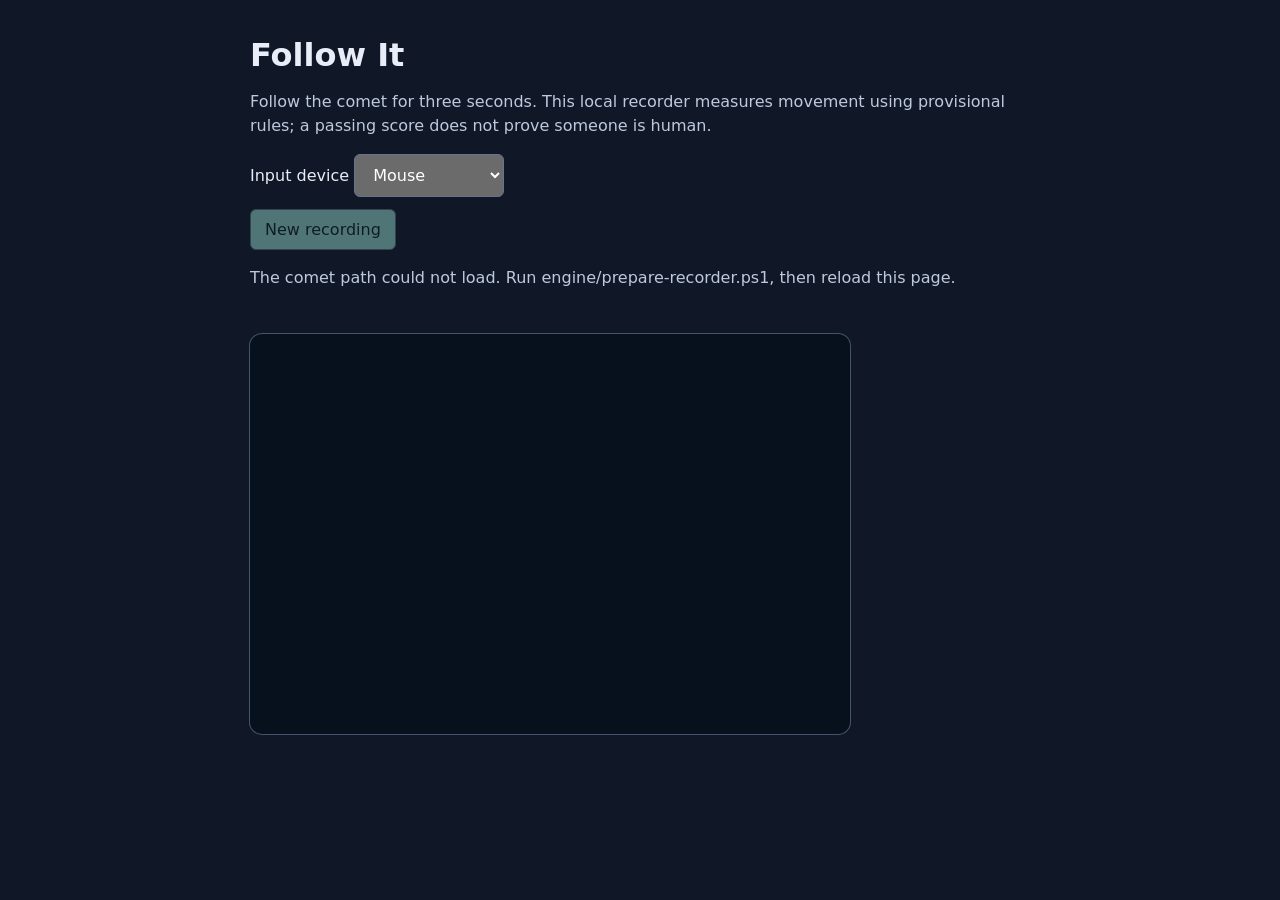
==== engine/static/recorder.html @ ed1ff1ef "Build Phase 1 movement engine and local recorder" ====
<!doctype html>
<html lang="en">
<meta charset="utf-8">
<meta name="viewport" content="width=device-width, initial-scale=1">
<title>Follow It — movement recorder</title>
<style>
  :root { color-scheme: dark; font: 16px system-ui, sans-serif; background: #101827; color: #e8edf7; }
  body { max-width: 780px; margin: 36px auto; padding: 0 18px; }
  h1 { margin-bottom: 8px; } p { line-height: 1.5; color: #bdc9dc; }
  canvas { display: block; width: 100%; max-width: 600px; height: auto; background: #07111d; border-radius: 12px; box-shadow: 0 0 0 1px #44546a; touch-action: none; margin: 20px 0; }
  label { display: block; margin: 12px 0; }
  button, select { padding: 10px 14px; border: 1px solid #65758b; border-radius: 6px; font: inherit; }
  button { background: #9ee7d6; color: #10231f; cursor: pointer; } button:disabled { opacity: .45; cursor: default; }
  #status { min-height: 48px; } table { width: 100%; border-collapse: collapse; }
  th, td { padding: 10px 4px; text-align: left; border-bottom: 1px solid #39465b; }
  #save-state { color: #9ee7d6; } .muted { color: #bdc9dc; font-size: .9rem; }
</style>
<h1>Follow It</h1>
<p>Follow the comet for three seconds. This local recorder measures movement using provisional rules; a passing score does not prove someone is human.</p>
<label>Input device <select id="device"><option value="mouse">Mouse</option><option value="trackpad">Trackpad</option><option value="touch">Touchscreen</option></select></label>
<button id="new" disabled>New recording</button>
<p id="status" role="status" aria-live="polite">Loading the comet path…</p>
<canvas id="trail" width="600" height="400" aria-label="Movement recording area: press on the comet to start, then follow it for three seconds"></canvas>
<section id="results" hidden>
  <h2 id="score"></h2>
  <table><thead><tr><th>Feature</th><th>Value</th><th>Band</th><th>Result</th></tr></thead><tbody id="features"></tbody></table>
  <label><input id="consent" type="checkbox"> I consent to saving this real human movement recording locally for calibration.</label>
  <label><input id="nondominant" type="checkbox"> I used my non-dominant hand.</label>
  <button id="save" disabled>Save recording</button>
  <p id="save-state" role="status"></p>
  <p class="muted">Scoring alone does not save a file. Only genuine human recordings belong in the calibration dataset. A recording cannot be performed using only a keyboard.</p>
</section>
<script type="module">
const el = id => document.getElementById(id);
const canvas = el('trail'), ctx = canvas.getContext('2d');
let makePath, challenge, path, samples = [], started = null, pointerId = null, last = null, active = false, attemptId = null;
let device, pointerType, frame;
async function api(route, body) {
  const response = await fetch(route, {method:'POST', headers:{'Content-Type':'application/json'}, body:JSON.stringify(body)});
  const data = await response.json();
  if (!response.ok) throw new Error(typeof data.detail === 'string' ? data.detail : 'The server rejected this recording.');
  return data;
}
function message(text) { el('status').textContent = text; }
function draw(t=0) {
  ctx.clearRect(0,0,600,400);
  ctx.strokeStyle='#7694b9'; ctx.lineWidth=2; ctx.beginPath();
  samples.forEach(([_,x,y],i) => i ? ctx.lineTo(x,y) : ctx.moveTo(x,y)); ctx.stroke();
  if (!path) return;
  const [x,y] = path(t); ctx.fillStyle='#9ee7d6'; ctx.beginPath(); ctx.arc(x,y,12,0,2*Math.PI); ctx.fill();
}
function position(event) {
  const r=canvas.getBoundingClientRect();
  return [Math.max(0,Math.min(600,(event.clientX-r.left)*600/r.width)), Math.max(0,Math.min(400,(event.clientY-r.top)*400/r.height))];
}
function cancel(reason) {
  active=false; challenge=null; cancelAnimationFrame(frame); el('new').disabled=false; el('device').disabled=false; message(reason);
}
async function finish() {
  active=false; samples.push([3000,...last]); const challengeId=challenge.challenge_id; challenge=null;
  message('Scoring your movement…');
  try {
    const data=await api('/dev/attempts',{challenge_id:challengeId,samples,device,pointer_type:pointerType});
    attemptId=data.attempt_id; const result=data.result;
    el('score').textContent=`${result.pass ? 'Pass' : 'Below threshold'} · ${Math.round(result.score*100)}%`;
    el('features').replaceChildren();
    for(const [name,f] of Object.entries(result.features)) {
      const tr=document.createElement('tr');
      for(const value of [name, f.value.toFixed(3), f.band.join(' – '), f.enabled ? (f.ok ? 'Inside band' : 'Outside band') : 'Not scored']) {
        const td=document.createElement('td'); td.textContent=value; tr.append(td);
      }
      el('features').append(tr);
    }
    el('results').hidden=false; message('Recording complete. Review your score, then optionally consent and save.');
  } catch(error) { message(error.message); }
  challenge=null; el('new').disabled=false; el('device').disabled=false;
}
function tick() {
  if(!active) return;
  const t=Math.min(3000,performance.now()-started); draw(t);
  if(t>=3000) { finish(); return; }
  frame=requestAnimationFrame(tick);
}
el('new').onclick=async () => {
  el('new').disabled=true; el('results').hidden=true; el('consent').checked=false;
  el('nondominant').checked=false; el('save').disabled=true; el('save-state').textContent=''; attemptId=null; samples=[];
  try { challenge=await api('/dev/challenges',{}); path=makePath(challenge.seed); draw(); message('Press on the comet to start. Follow it for three seconds; keep your finger down on touchscreens.'); }
  catch(error) { message(error.message); el('new').disabled=false; }
};
canvas.onpointerdown=event => {
  if(!challenge || active || event.isPrimary===false) return;
  last=position(event); const target=path(0);
  if(Math.hypot(last[0]-target[0],last[1]-target[1])>35) { message('Press on the green comet to begin.'); return; }
  event.preventDefault(); pointerId=event.pointerId; canvas.setPointerCapture(pointerId);
  pointerType=event.pointerType || 'mouse';
  device=pointerType==='touch' ? 'touch' : el('device').value; el('device').value=device; el('device').disabled=true;
  started=performance.now(); samples=[[0,...last]]; active=true; message('Follow the comet…'); tick();
};
canvas.onpointermove=event => {
  if(!active || event.pointerId!==pointerId) return;
  const events=event.getCoalescedEvents?.() || [];
  for(const sample of events.length ? events : [event]) {
    const t=Math.max(0,Math.min(3000,sample.timeStamp-started));
    if(t < samples[samples.length-1][0]) continue;
    last=position(sample); samples.push([t,...last]);
  }
};
canvas.onpointerup=event => { if(active && event.pointerId===pointerId && pointerType!=='mouse') cancel('Contact ended early. Choose New recording and keep contact for three seconds.'); };
canvas.onpointercancel=() => { if(active) cancel('Recording interrupted. Choose New recording to retry.'); };
document.onvisibilitychange=() => { if(document.hidden && active) cancel('Recording interrupted because the page was hidden. Please retry.'); };
el('consent').onchange=() => { el('save').disabled=!el('consent').checked || !attemptId; };
el('save').onclick=async () => {
  el('save').disabled=true;
  try {
    const data=await api('/dev/recordings',{attempt_id:attemptId,consent:el('consent').checked,nondominant_hand:el('nondominant').checked});
    el('save-state').textContent=`Saved locally: ${data.filename}`; attemptId=null;
  } catch(error) { el('save-state').textContent=error.message; el('save').disabled=!el('consent').checked; }
};
try { ({makePath}=await import('/dev/path.js')); el('new').disabled=false; message('Choose your input device, then select New recording.'); }
catch { message('The comet path could not load. Run engine/prepare-recorder.ps1, then reload this page.'); }
</script>
</html>
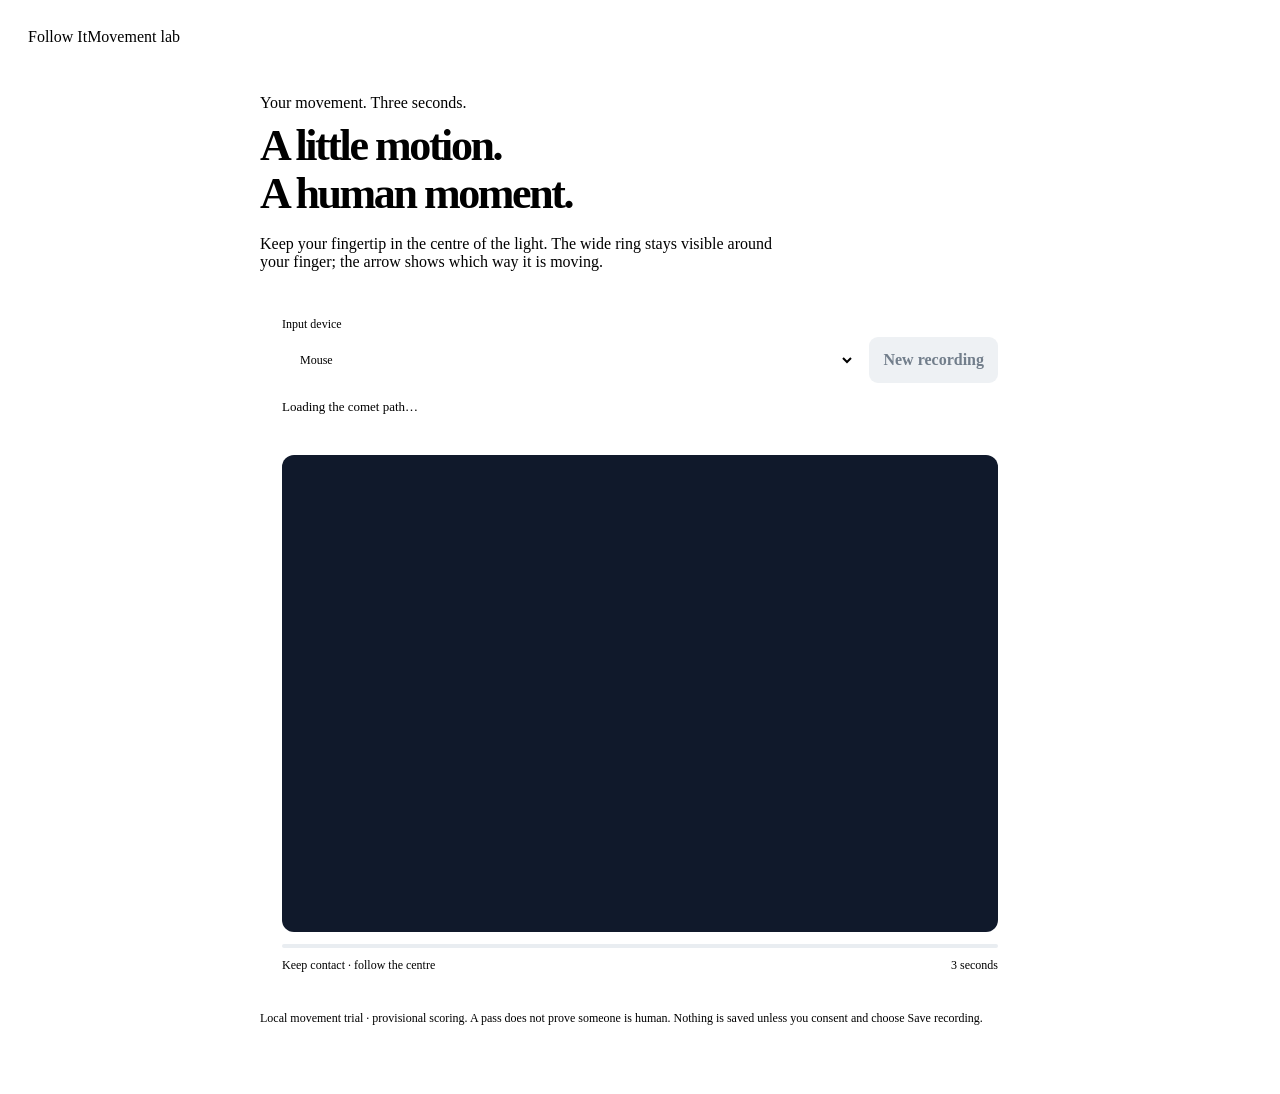
==== commit a4d89ba4: "Make comet visible around a fingertip and refresh recorder UI" ====
--- a/engine/static/recorder.html
+++ b/engine/static/recorder.html
@@ -3,36 +3,67 @@
 <meta charset="utf-8">
 <meta name="viewport" content="width=device-width, initial-scale=1">
 <title>Follow It — movement recorder</title>
+<link rel="stylesheet" href="/dev/design-system.css">
 <style>
-  :root { color-scheme: dark; font: 16px system-ui, sans-serif; background: #101827; color: #e8edf7; }
-  body { max-width: 780px; margin: 36px auto; padding: 0 18px; }
-  h1 { margin-bottom: 8px; } p { line-height: 1.5; color: #bdc9dc; }
-  canvas { display: block; width: 100%; max-width: 600px; height: auto; background: #07111d; border-radius: 12px; box-shadow: 0 0 0 1px #44546a; touch-action: none; margin: 20px 0; }
-  label { display: block; margin: 12px 0; }
-  button, select { padding: 10px 14px; border: 1px solid #65758b; border-radius: 6px; font: inherit; }
-  button { background: #9ee7d6; color: #10231f; cursor: pointer; } button:disabled { opacity: .45; cursor: default; }
-  #status { min-height: 48px; } table { width: 100%; border-collapse: collapse; }
-  th, td { padding: 10px 4px; text-align: left; border-bottom: 1px solid #39465b; }
-  #save-state { color: #9ee7d6; } .muted { color: #bdc9dc; font-size: .9rem; }
+  main { max-width: 760px; margin: auto; padding: 28px 20px 48px; }
+  .site-header { max-width: 760px; padding: 20px; justify-content: space-between; }
+  h1 { font-size: clamp(32px,6vw,44px); letter-spacing: -.055em; line-height: 1.1; margin: 10px 0 12px; }
+  .intro { color: var(--muted); max-width: 540px; }
+  .recorder { margin-top: 24px; border: 1px solid var(--line); border-radius: 20px; padding: 22px; background: var(--panel); box-shadow: var(--shadow); }
+  .controls { display: flex; gap: 14px; align-items: end; justify-content: space-between; }
+  .controls label { margin: 0; color: var(--muted); font-size: 12px; flex: 1; }
+  select { display: block; width: 100%; margin-top: 5px; background: white; color: var(--fg); }
+  button, select { min-height: 46px; padding: 10px 14px; border: 1px solid var(--line); border-radius: 9px; font: inherit; }
+  button { background: var(--accent); color: white; font-weight: 650; cursor: pointer; }
+  button:disabled { background: #eef1f4; color: #727e8b; cursor: default; }
+  #status { min-height: 44px; margin: 16px 0 12px; font-size: 13px; color: var(--muted); }
+  canvas { display: block; width: 100%; height: auto; background: #10192b; border: 0; padding: 0; border-radius: 12px; touch-action: none; user-select: none; -webkit-user-select: none; -webkit-touch-callout: none; }
+  .progress { height: 4px; border-radius: 8px; background: #e9edf1; overflow: hidden; margin-top: 12px; }
+  #progress { height: 100%; width: 0; background: var(--accent); }
+  .guide { display: flex; justify-content: space-between; gap: 12px; margin-top: 10px; font-size: 12px; color: var(--muted); }
+  #results { margin-top: 24px; border-top: 1px solid var(--line); padding-top: 20px; }
+  h2 { font-size: 24px; letter-spacing: -.035em; }
+  .table-wrap { overflow-x: auto; margin: 12px 0 20px; }
+  table { width: 100%; border-collapse: collapse; font-size: 12px; }
+  th, td { padding: 10px 6px; text-align: left; border-bottom: 1px solid var(--line); }
+  #results label { display: flex; gap: 10px; align-items: start; margin: 14px 0; font-size: 13px; }
+  input[type=checkbox] { width: 20px; height: 20px; flex: none; accent-color: var(--accent); }
+  #save-state { color: var(--ok); overflow-wrap: anywhere; margin: 12px 0; }
+  .muted { font-size: 12px; margin-top: 16px; }
+  @media(max-width:480px) { main { padding: 20px 12px 32px; } .recorder { padding: 14px; margin-top: 20px; } .controls { gap: 10px; } }
 </style>
-<h1>Follow It</h1>
-<p>Follow the comet for three seconds. This local recorder measures movement using provisional rules; a passing score does not prove someone is human.</p>
-<label>Input device <select id="device"><option value="mouse">Mouse</option><option value="trackpad">Trackpad</option><option value="touch">Touchscreen</option></select></label>
+<header class="site-header"><span class="brand"><span class="brand-mark" aria-hidden="true"></span>Follow It</span><span class="eyebrow">Movement lab</span></header>
+<main>
+<span class="eyebrow">Your movement. Three seconds.</span>
+<h1>A little motion.<br>A human moment.</h1>
+<p class="intro">Keep your fingertip in the centre of the light. The wide ring stays visible around your finger; the arrow shows which way it is moving.</p>
+<div class="recorder">
+<div class="controls"><label>Input device <select id="device"><option value="mouse">Mouse</option><option value="trackpad">Trackpad</option><option value="touch">Touchscreen</option></select></label>
 <button id="new" disabled>New recording</button>
+</div>
 <p id="status" role="status" aria-live="polite">Loading the comet path…</p>
 <canvas id="trail" width="600" height="400" aria-label="Movement recording area: press on the comet to start, then follow it for three seconds"></canvas>
+<div class="progress" aria-hidden="true"><div id="progress"></div></div>
+<div class="guide"><span>Keep contact · follow the centre</span><span>3 seconds</span></div>
 <section id="results" hidden>
   <h2 id="score"></h2>
-  <table><thead><tr><th>Feature</th><th>Value</th><th>Band</th><th>Result</th></tr></thead><tbody id="features"></tbody></table>
+  <div class="table-wrap"><table><thead><tr><th>Feature</th><th>Value</th><th>Band</th><th>Result</th></tr></thead><tbody id="features"></tbody></table></div>
   <label><input id="consent" type="checkbox"> I consent to saving this real human movement recording locally for calibration.</label>
   <label><input id="nondominant" type="checkbox"> I used my non-dominant hand.</label>
   <button id="save" disabled>Save recording</button>
   <p id="save-state" role="status"></p>
   <p class="muted">Scoring alone does not save a file. Only genuine human recordings belong in the calibration dataset. A recording cannot be performed using only a keyboard.</p>
 </section>
+</div>
+<p class="muted">Local movement trial · provisional scoring. A pass does not prove someone is human. Nothing is saved unless you consent and choose Save recording.</p>
+</main>
 <script type="module">
+import { drawTarget } from '/dev/comet-target.js';
 const el = id => document.getElementById(id);
 const canvas = el('trail'), ctx = canvas.getContext('2d');
+const dpr = Math.min(window.devicePixelRatio || 1, 3);
+canvas.width = 600 * dpr; canvas.height = 400 * dpr;
+ctx.setTransform(dpr,0,0,dpr,0,0);
 let makePath, challenge, path, samples = [], started = null, pointerId = null, last = null, active = false, attemptId = null;
 let device, pointerType, frame;
 async function api(route, body) {
@@ -43,11 +74,14 @@
 }
 function message(text) { el('status').textContent = text; }
 function draw(t=0) {
-  ctx.clearRect(0,0,600,400);
-  ctx.strokeStyle='#7694b9'; ctx.lineWidth=2; ctx.beginPath();
+  ctx.fillStyle='#10192b'; ctx.fillRect(0,0,600,400);
+  ctx.fillStyle='#ffffff16';
+  for(let x=20;x<600;x+=40) for(let y=20;y<400;y+=40) { ctx.beginPath(); ctx.arc(x,y,1,0,Math.PI*2); ctx.fill(); }
+  ctx.strokeStyle='#8ba4c080'; ctx.lineWidth=2; ctx.beginPath();
   samples.forEach(([_,x,y],i) => i ? ctx.lineTo(x,y) : ctx.moveTo(x,y)); ctx.stroke();
   if (!path) return;
-  const [x,y] = path(t); ctx.fillStyle='#9ee7d6'; ctx.beginPath(); ctx.arc(x,y,12,0,2*Math.PI); ctx.fill();
+  drawTarget(ctx, path(t), t > 0 ? path(Math.max(0,t-16)) : null, canvas.getBoundingClientRect().width);
+  el('progress').style.width=`${t/30}%`;
 }
 function position(event) {
   const r=canvas.getBoundingClientRect();
@@ -84,13 +118,13 @@
 el('new').onclick=async () => {
   el('new').disabled=true; el('results').hidden=true; el('consent').checked=false;
   el('nondominant').checked=false; el('save').disabled=true; el('save-state').textContent=''; attemptId=null; samples=[];
-  try { challenge=await api('/dev/challenges',{}); path=makePath(challenge.seed); draw(); message('Press on the comet to start. Follow it for three seconds; keep your finger down on touchscreens.'); }
+  try { challenge=await api('/dev/challenges',{}); path=makePath(challenge.seed,challenge.path_version||'v1'); draw(); message('Press on the comet to start. Follow it for three seconds; keep your finger down on touchscreens.'); }
   catch(error) { message(error.message); el('new').disabled=false; }
 };
 canvas.onpointerdown=event => {
   if(!challenge || active || event.isPrimary===false) return;
   last=position(event); const target=path(0);
-  if(Math.hypot(last[0]-target[0],last[1]-target[1])>35) { message('Press on the green comet to begin.'); return; }
+  if(Math.hypot(last[0]-target[0],last[1]-target[1])>35) { message('Press the bright centre of the ring to begin.'); return; }
   event.preventDefault(); pointerId=event.pointerId; canvas.setPointerCapture(pointerId);
   pointerType=event.pointerType || 'mouse';
   device=pointerType==='touch' ? 'touch' : el('device').value; el('device').value=device; el('device').disabled=true;
@@ -116,6 +150,9 @@
     el('save-state').textContent=`Saved locally: ${data.filename}`; attemptId=null;
   } catch(error) { el('save-state').textContent=error.message; el('save').disabled=!el('consent').checked; }
 };
+if (navigator.maxTouchPoints > 0 && matchMedia('(pointer: coarse)').matches) el('device').value='touch';
+draw();
+window.addEventListener('resize', () => { if(!active) draw(); });
 try { ({makePath}=await import('/dev/path.js')); el('new').disabled=false; message('Choose your input device, then select New recording.'); }
 catch { message('The comet path could not load. Run engine/prepare-recorder.ps1, then reload this page.'); }
 </script>
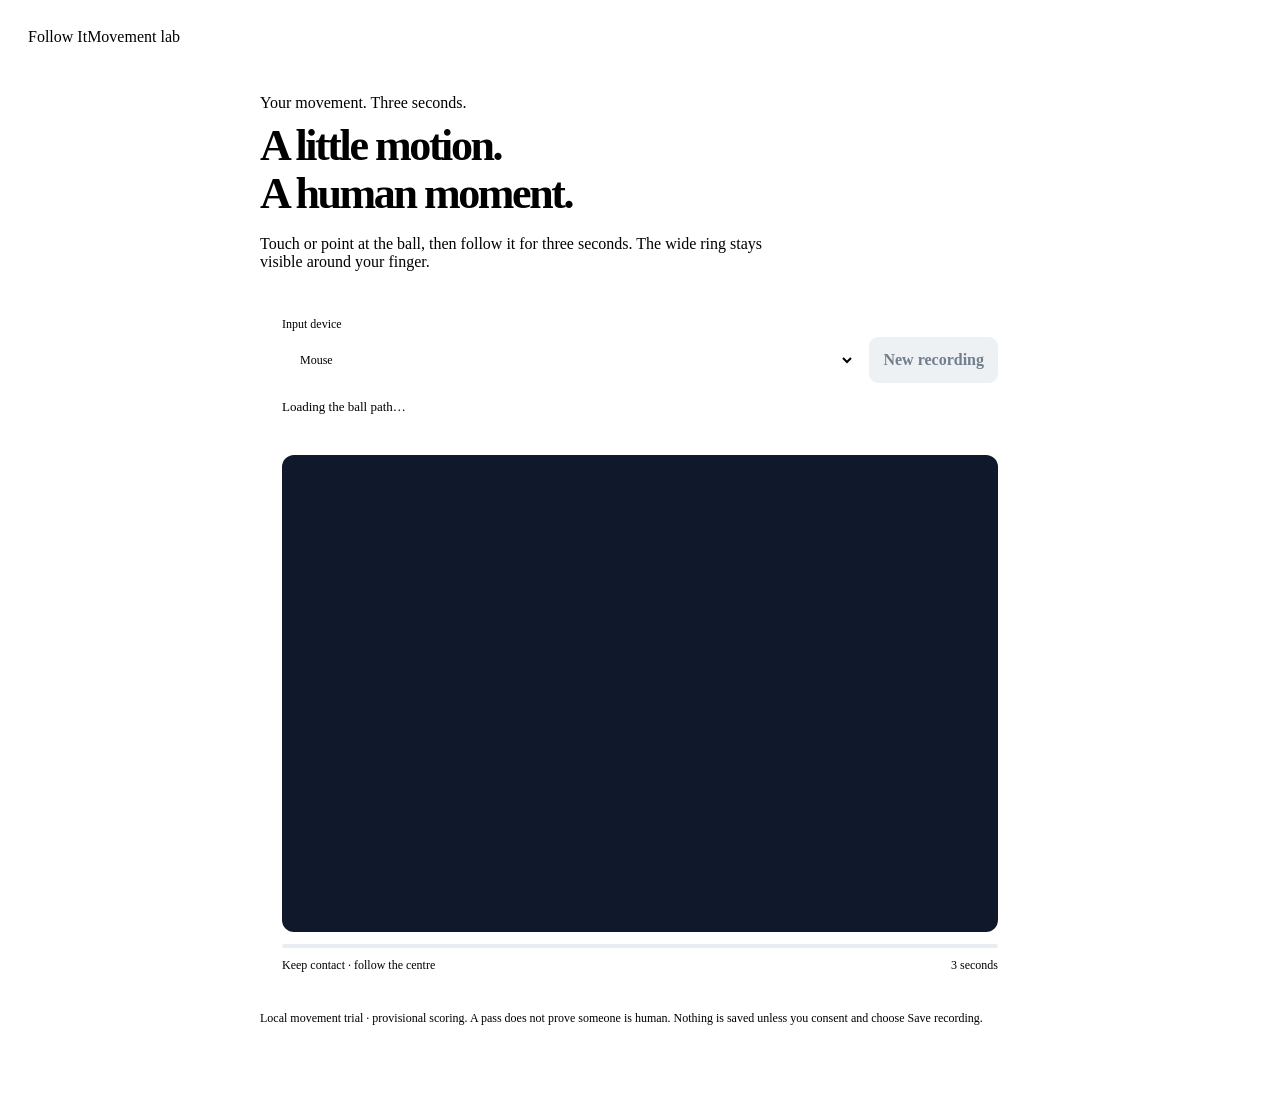
==== commit 52296c91: "Add plain-ring checkout and consented shadow-model research collection" ====
--- a/engine/static/recorder.html
+++ b/engine/static/recorder.html
@@ -36,13 +36,13 @@
 <main>
 <span class="eyebrow">Your movement. Three seconds.</span>
 <h1>A little motion.<br>A human moment.</h1>
-<p class="intro">Keep your fingertip in the centre of the light. The wide ring stays visible around your finger; the arrow shows which way it is moving.</p>
+<p class="intro">Touch or point at the ball, then follow it for three seconds. The wide ring stays visible around your finger.</p>
 <div class="recorder">
 <div class="controls"><label>Input device <select id="device"><option value="mouse">Mouse</option><option value="trackpad">Trackpad</option><option value="touch">Touchscreen</option></select></label>
 <button id="new" disabled>New recording</button>
 </div>
-<p id="status" role="status" aria-live="polite">Loading the comet path…</p>
-<canvas id="trail" width="600" height="400" aria-label="Movement recording area: press on the comet to start, then follow it for three seconds"></canvas>
+<p id="status" role="status" aria-live="polite">Loading the ball path…</p>
+<canvas id="trail" width="600" height="400" aria-label="Touch or point at the ball, then follow it for three seconds"></canvas>
 <div class="progress" aria-hidden="true"><div id="progress"></div></div>
 <div class="guide"><span>Keep contact · follow the centre</span><span>3 seconds</span></div>
 <section id="results" hidden>
@@ -58,7 +58,7 @@
 <p class="muted">Local movement trial · provisional scoring. A pass does not prove someone is human. Nothing is saved unless you consent and choose Save recording.</p>
 </main>
 <script type="module">
-import { drawTarget } from '/dev/comet-target.js';
+import { drawTarget, targetGeometry, PRESENTATION_VERSION } from '/dev/comet-target.js?v=plain_ring_v1';
 const el = id => document.getElementById(id);
 const canvas = el('trail'), ctx = canvas.getContext('2d');
 const dpr = Math.min(window.devicePixelRatio || 1, 3);
@@ -77,10 +77,8 @@
   ctx.fillStyle='#10192b'; ctx.fillRect(0,0,600,400);
   ctx.fillStyle='#ffffff16';
   for(let x=20;x<600;x+=40) for(let y=20;y<400;y+=40) { ctx.beginPath(); ctx.arc(x,y,1,0,Math.PI*2); ctx.fill(); }
-  ctx.strokeStyle='#8ba4c080'; ctx.lineWidth=2; ctx.beginPath();
-  samples.forEach(([_,x,y],i) => i ? ctx.lineTo(x,y) : ctx.moveTo(x,y)); ctx.stroke();
   if (!path) return;
-  drawTarget(ctx, path(t), t > 0 ? path(Math.max(0,t-16)) : null, canvas.getBoundingClientRect().width);
+  drawTarget(ctx, path(t), canvas.getBoundingClientRect().width);
   el('progress').style.width=`${t/30}%`;
 }
 function position(event) {
@@ -94,7 +92,7 @@
   active=false; samples.push([3000,...last]); const challengeId=challenge.challenge_id; challenge=null;
   message('Scoring your movement…');
   try {
-    const data=await api('/dev/attempts',{challenge_id:challengeId,samples,device,pointer_type:pointerType});
+    const data=await api('/dev/attempts',{challenge_id:challengeId,samples,device,pointer_type:pointerType,presentation_version:PRESENTATION_VERSION});
     attemptId=data.attempt_id; const result=data.result;
     el('score').textContent=`${result.pass ? 'Pass' : 'Below threshold'} · ${Math.round(result.score*100)}%`;
     el('features').replaceChildren();
@@ -118,17 +116,18 @@
 el('new').onclick=async () => {
   el('new').disabled=true; el('results').hidden=true; el('consent').checked=false;
   el('nondominant').checked=false; el('save').disabled=true; el('save-state').textContent=''; attemptId=null; samples=[];
-  try { challenge=await api('/dev/challenges',{}); path=makePath(challenge.seed,challenge.path_version||'v1'); draw(); message('Press on the comet to start. Follow it for three seconds; keep your finger down on touchscreens.'); }
+  try { challenge=await api('/dev/challenges',{}); if(challenge.presentation_version!==PRESENTATION_VERSION) { challenge=null; throw new Error('The recorder display changed. Reload before recording.'); } path=makePath(challenge.seed,challenge.path_version||'v1'); draw(); message('Touch or point at the ball, then follow it for three seconds. Keep your finger down on touchscreens.'); }
   catch(error) { message(error.message); el('new').disabled=false; }
 };
 canvas.onpointerdown=event => {
   if(!challenge || active || event.isPrimary===false) return;
   last=position(event); const target=path(0);
-  if(Math.hypot(last[0]-target[0],last[1]-target[1])>35) { message('Press the bright centre of the ring to begin.'); return; }
+  const startRadius=Math.max(40,targetGeometry(canvas.getBoundingClientRect().width).radius);
+  if(Math.hypot(last[0]-target[0],last[1]-target[1])>startRadius) { message('Touch or point inside the ring to begin.'); return; }
   event.preventDefault(); pointerId=event.pointerId; canvas.setPointerCapture(pointerId);
   pointerType=event.pointerType || 'mouse';
   device=pointerType==='touch' ? 'touch' : el('device').value; el('device').value=device; el('device').disabled=true;
-  started=performance.now(); samples=[[0,...last]]; active=true; message('Follow the comet…'); tick();
+  started=performance.now(); samples=[[0,...last]]; active=true; message('Follow the ball…'); tick();
 };
 canvas.onpointermove=event => {
   if(!active || event.pointerId!==pointerId) return;
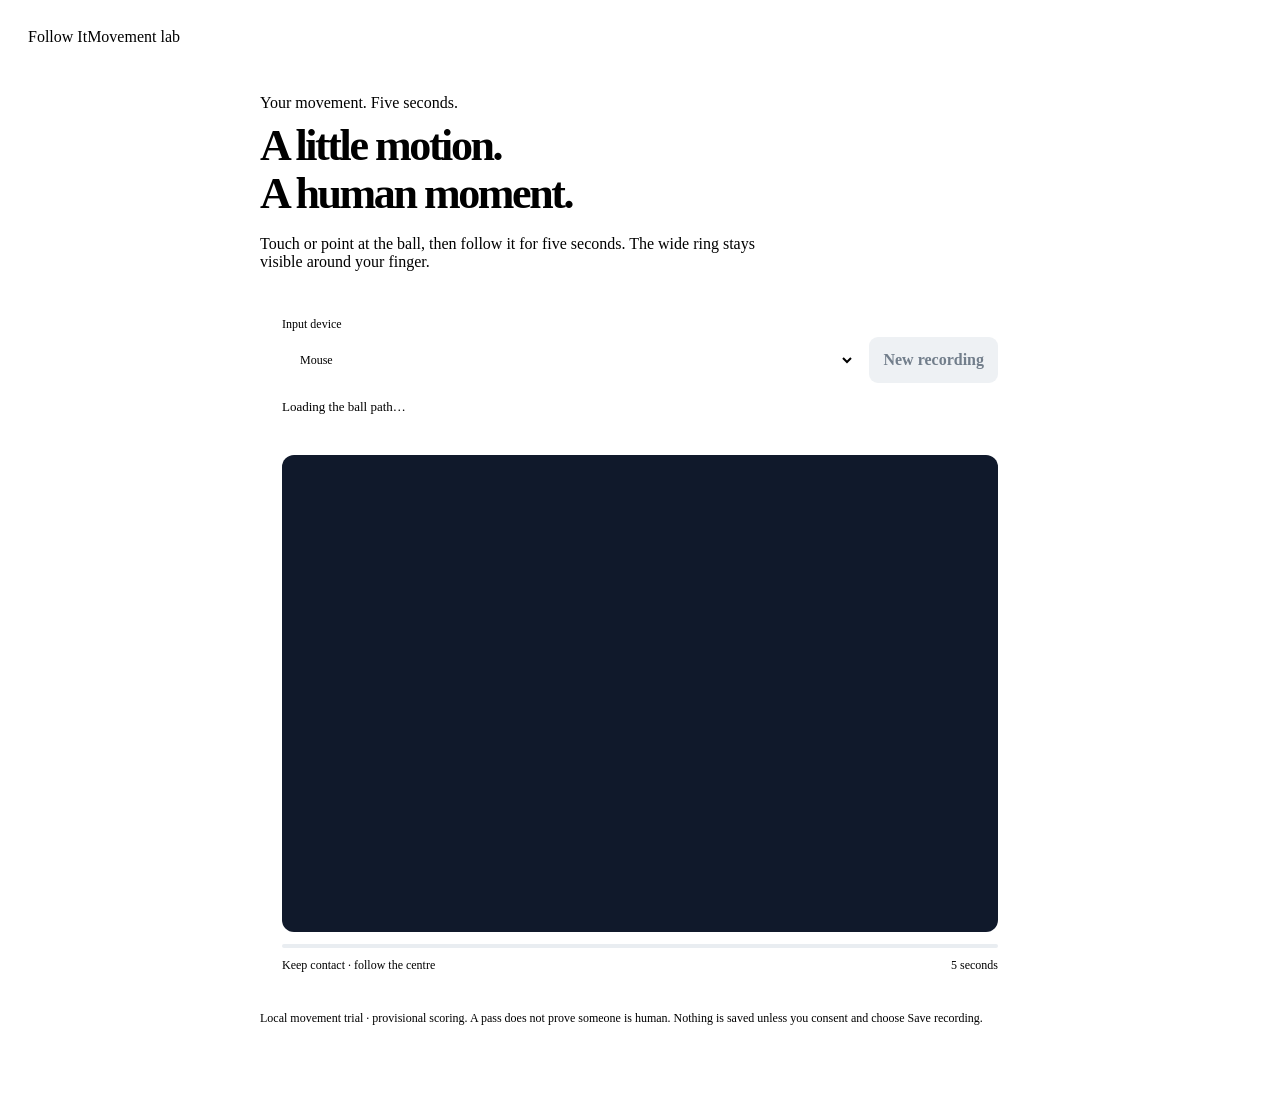
==== commit 6c7763aa: "Publish five-second demo and consolidate project documentation" ====
--- a/engine/static/recorder.html
+++ b/engine/static/recorder.html
@@ -34,17 +34,17 @@
 </style>
 <header class="site-header"><span class="brand"><span class="brand-mark" aria-hidden="true"></span>Follow It</span><span class="eyebrow">Movement lab</span></header>
 <main>
-<span class="eyebrow">Your movement. Three seconds.</span>
+<span class="eyebrow">Your movement. Five seconds.</span>
 <h1>A little motion.<br>A human moment.</h1>
-<p class="intro">Touch or point at the ball, then follow it for three seconds. The wide ring stays visible around your finger.</p>
+<p class="intro">Touch or point at the ball, then follow it for five seconds. The wide ring stays visible around your finger.</p>
 <div class="recorder">
 <div class="controls"><label>Input device <select id="device"><option value="mouse">Mouse</option><option value="trackpad">Trackpad</option><option value="touch">Touchscreen</option></select></label>
 <button id="new" disabled>New recording</button>
 </div>
 <p id="status" role="status" aria-live="polite">Loading the ball path…</p>
-<canvas id="trail" width="600" height="400" aria-label="Touch or point at the ball, then follow it for three seconds"></canvas>
+<canvas id="trail" width="600" height="400" aria-label="Touch or point at the ball, then follow it for five seconds"></canvas>
 <div class="progress" aria-hidden="true"><div id="progress"></div></div>
-<div class="guide"><span>Keep contact · follow the centre</span><span>3 seconds</span></div>
+<div class="guide"><span>Keep contact · follow the centre</span><span>5 seconds</span></div>
 <section id="results" hidden>
   <h2 id="score"></h2>
   <div class="table-wrap"><table><thead><tr><th>Feature</th><th>Value</th><th>Band</th><th>Result</th></tr></thead><tbody id="features"></tbody></table></div>
@@ -58,13 +58,13 @@
 <p class="muted">Local movement trial · provisional scoring. A pass does not prove someone is human. Nothing is saved unless you consent and choose Save recording.</p>
 </main>
 <script type="module">
-import { drawTarget, targetGeometry, PRESENTATION_VERSION } from '/dev/comet-target.js?v=plain_ring_v1';
+import { drawTarget, targetGeometry, PRESENTATION_VERSION } from '/dev/comet-target.js?v=plain_ring_5s_v2';
 const el = id => document.getElementById(id);
 const canvas = el('trail'), ctx = canvas.getContext('2d');
 const dpr = Math.min(window.devicePixelRatio || 1, 3);
 canvas.width = 600 * dpr; canvas.height = 400 * dpr;
 ctx.setTransform(dpr,0,0,dpr,0,0);
-let makePath, challenge, path, samples = [], started = null, pointerId = null, last = null, active = false, attemptId = null;
+let makePath, DURATION_MS, challenge, path, samples = [], started = null, pointerId = null, last = null, active = false, attemptId = null;
 let device, pointerType, frame;
 async function api(route, body) {
   const response = await fetch(route, {method:'POST', headers:{'Content-Type':'application/json'}, body:JSON.stringify(body)});
@@ -89,7 +89,7 @@
   active=false; challenge=null; cancelAnimationFrame(frame); el('new').disabled=false; el('device').disabled=false; message(reason);
 }
 async function finish() {
-  active=false; samples.push([3000,...last]); const challengeId=challenge.challenge_id; challenge=null;
+  active=false; samples.push([DURATION_MS,...last]); const challengeId=challenge.challenge_id; challenge=null;
   message('Scoring your movement…');
   try {
     const data=await api('/dev/attempts',{challenge_id:challengeId,samples,device,pointer_type:pointerType,presentation_version:PRESENTATION_VERSION});
@@ -109,14 +109,14 @@
 }
 function tick() {
   if(!active) return;
-  const t=Math.min(3000,performance.now()-started); draw(t);
-  if(t>=3000) { finish(); return; }
+  const t=Math.min(DURATION_MS,performance.now()-started); draw(t);
+  if(t>=DURATION_MS) { finish(); return; }
   frame=requestAnimationFrame(tick);
 }
 el('new').onclick=async () => {
   el('new').disabled=true; el('results').hidden=true; el('consent').checked=false;
   el('nondominant').checked=false; el('save').disabled=true; el('save-state').textContent=''; attemptId=null; samples=[];
-  try { challenge=await api('/dev/challenges',{}); if(challenge.presentation_version!==PRESENTATION_VERSION) { challenge=null; throw new Error('The recorder display changed. Reload before recording.'); } path=makePath(challenge.seed,challenge.path_version||'v1'); draw(); message('Touch or point at the ball, then follow it for three seconds. Keep your finger down on touchscreens.'); }
+  try { challenge=await api('/dev/challenges',{}); if(challenge.presentation_version!==PRESENTATION_VERSION) { challenge=null; throw new Error('The recorder display changed. Reload before recording.'); } path=makePath(challenge.seed,challenge.path_version||'v1'); draw(); message('Touch or point at the ball, then follow it for five seconds. Keep your finger down on touchscreens.'); }
   catch(error) { message(error.message); el('new').disabled=false; }
 };
 canvas.onpointerdown=event => {
@@ -133,12 +133,12 @@
   if(!active || event.pointerId!==pointerId) return;
   const events=event.getCoalescedEvents?.() || [];
   for(const sample of events.length ? events : [event]) {
-    const t=Math.max(0,Math.min(3000,sample.timeStamp-started));
+    const t=Math.max(0,Math.min(DURATION_MS,sample.timeStamp-started));
     if(t < samples[samples.length-1][0]) continue;
     last=position(sample); samples.push([t,...last]);
   }
 };
-canvas.onpointerup=event => { if(active && event.pointerId===pointerId && pointerType!=='mouse') cancel('Contact ended early. Choose New recording and keep contact for three seconds.'); };
+canvas.onpointerup=event => { if(active && event.pointerId===pointerId && pointerType!=='mouse') cancel('Contact ended early. Choose New recording and keep contact for five seconds.'); };
 canvas.onpointercancel=() => { if(active) cancel('Recording interrupted. Choose New recording to retry.'); };
 document.onvisibilitychange=() => { if(document.hidden && active) cancel('Recording interrupted because the page was hidden. Please retry.'); };
 el('consent').onchange=() => { el('save').disabled=!el('consent').checked || !attemptId; };
@@ -152,7 +152,7 @@
 if (navigator.maxTouchPoints > 0 && matchMedia('(pointer: coarse)').matches) el('device').value='touch';
 draw();
 window.addEventListener('resize', () => { if(!active) draw(); });
-try { ({makePath}=await import('/dev/path.js')); el('new').disabled=false; message('Choose your input device, then select New recording.'); }
+try { ({makePath,DURATION_MS}=await import('/dev/path.js')); el('new').disabled=false; message('Choose your input device, then select New recording.'); }
 catch { message('The comet path could not load. Run engine/prepare-recorder.ps1, then reload this page.'); }
 </script>
 </html>
